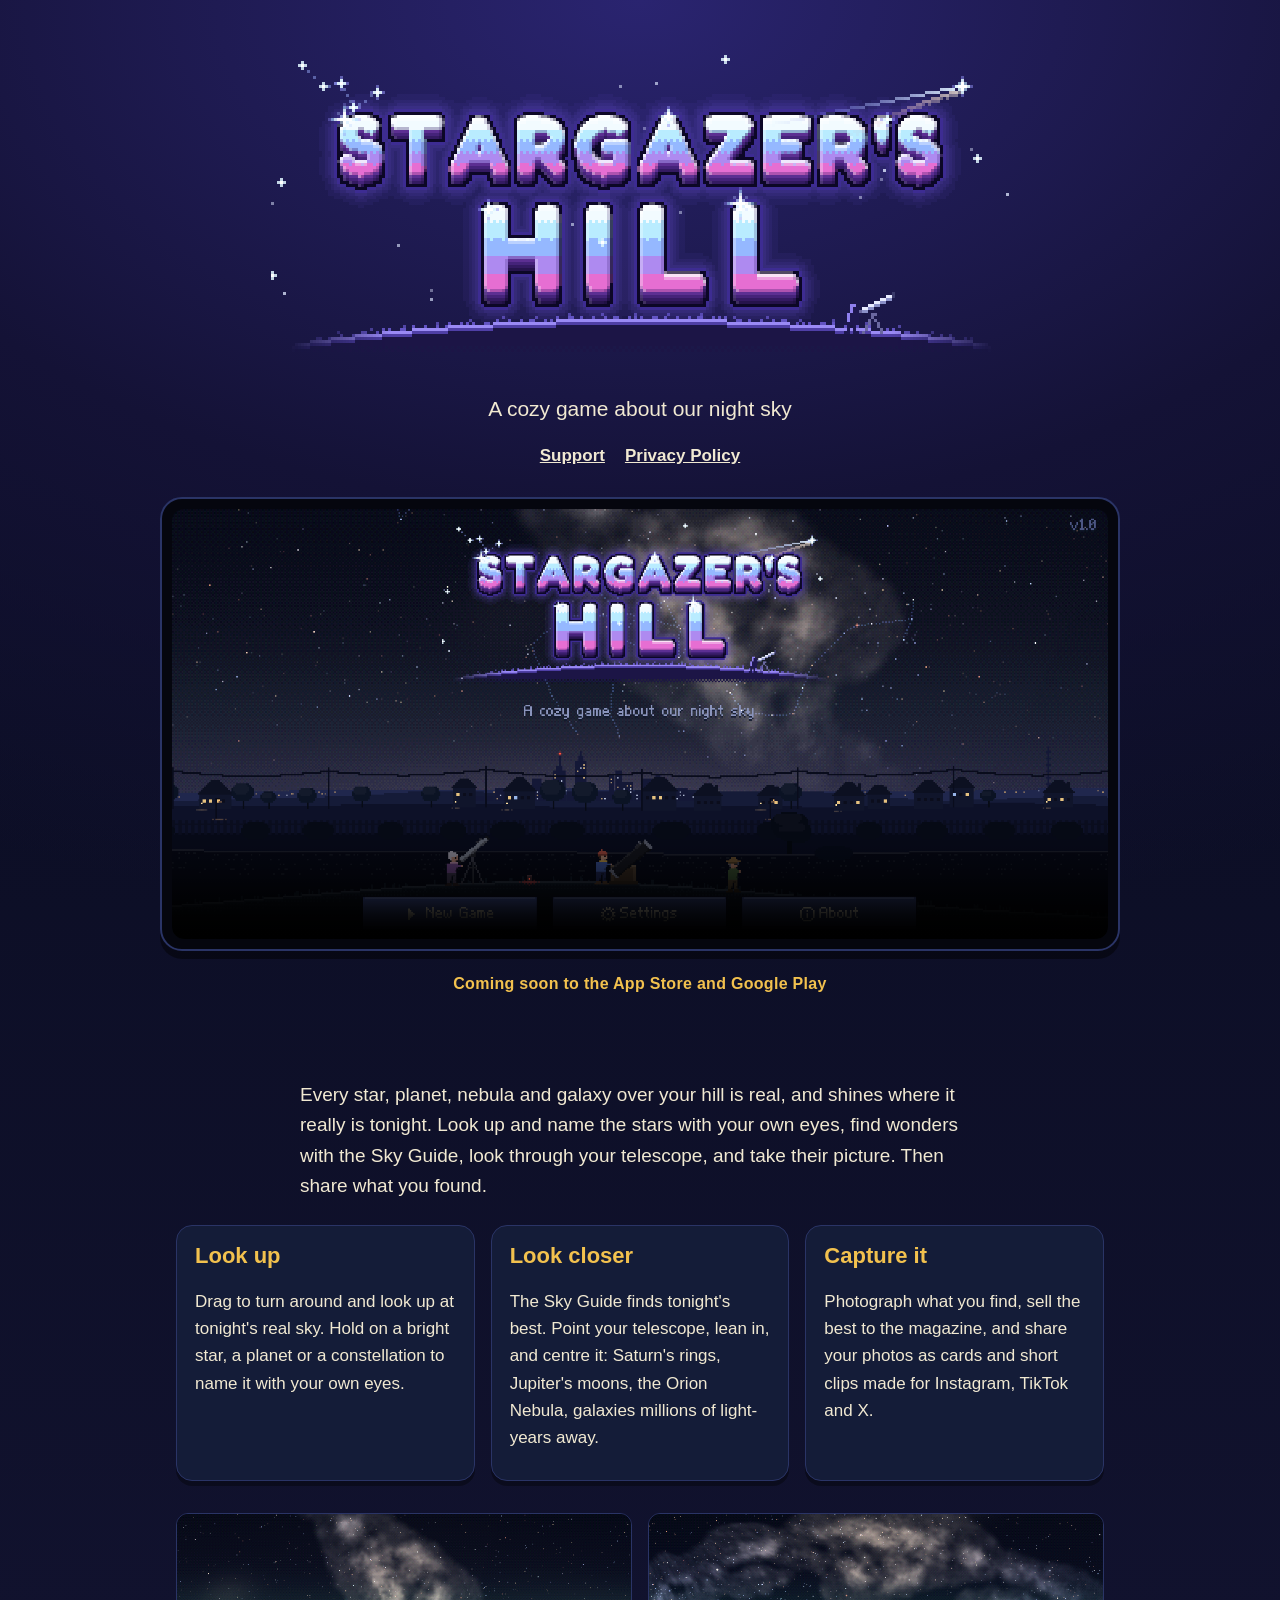
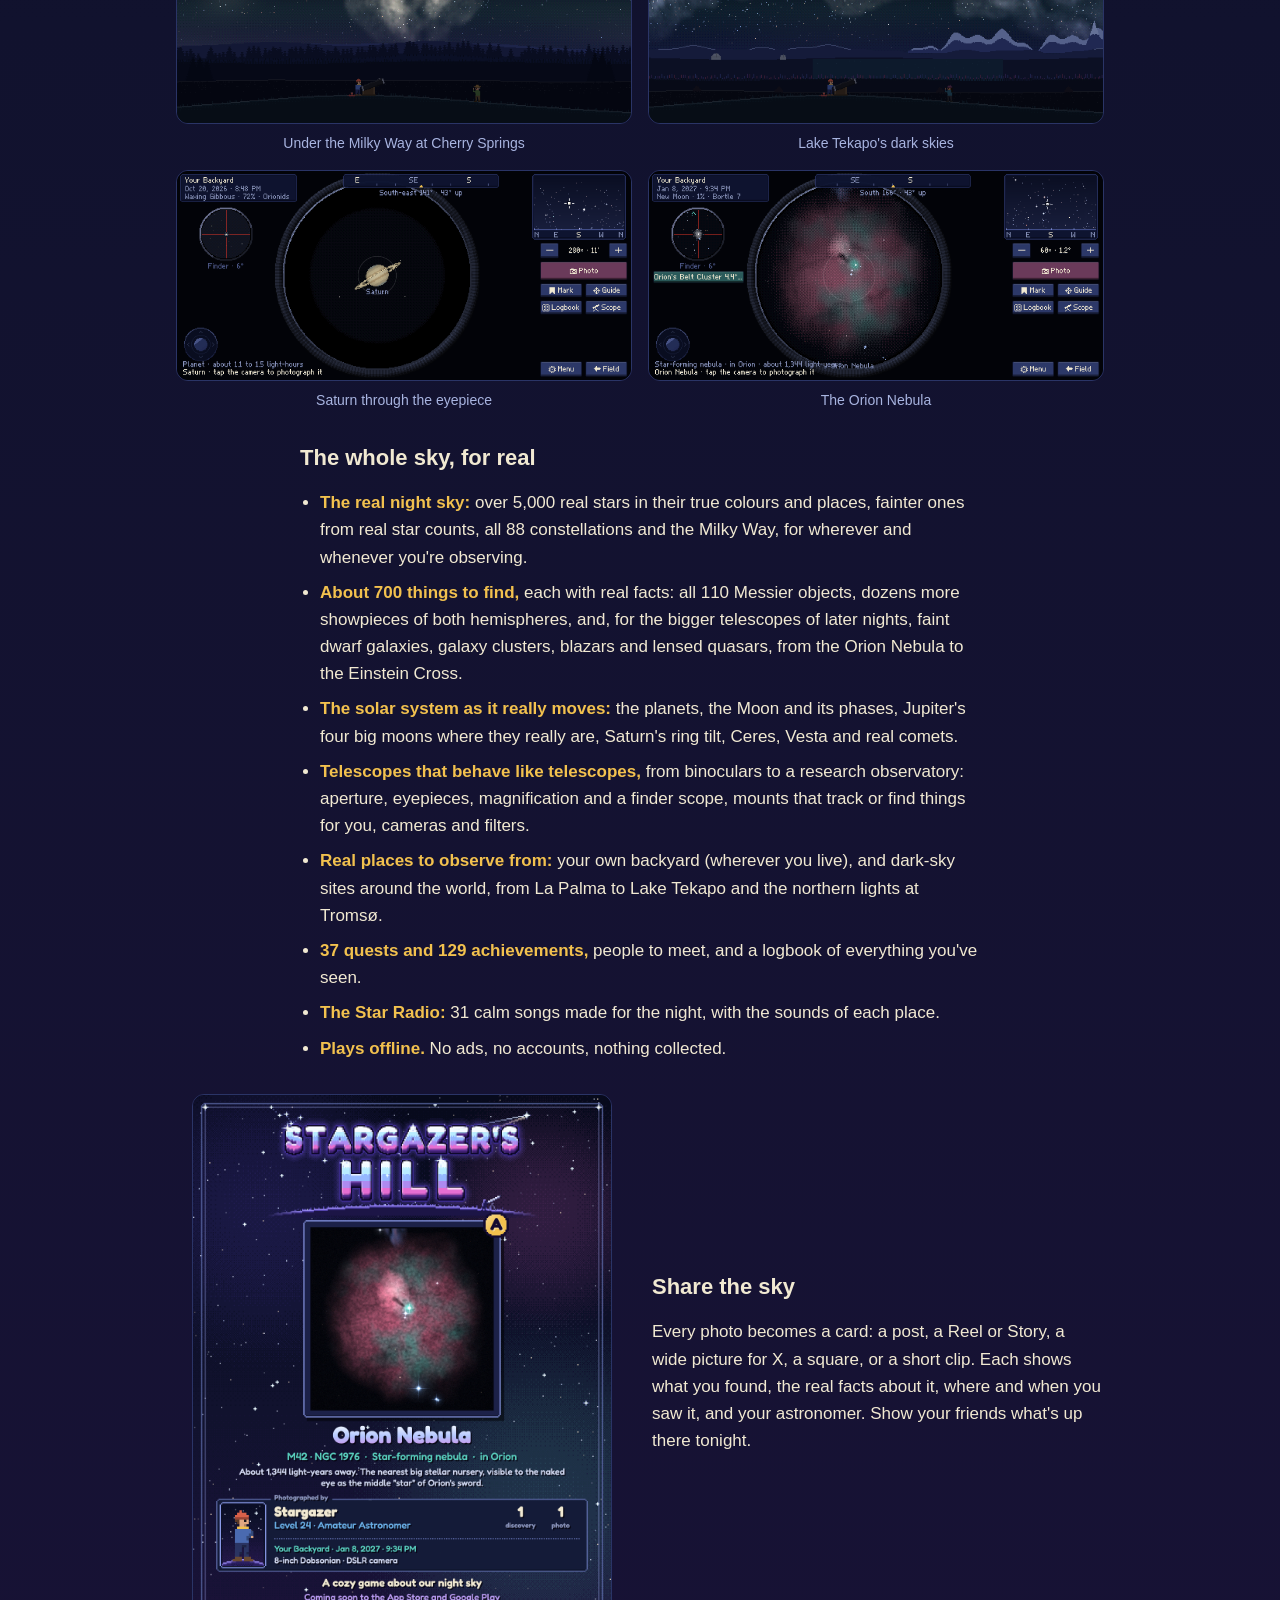
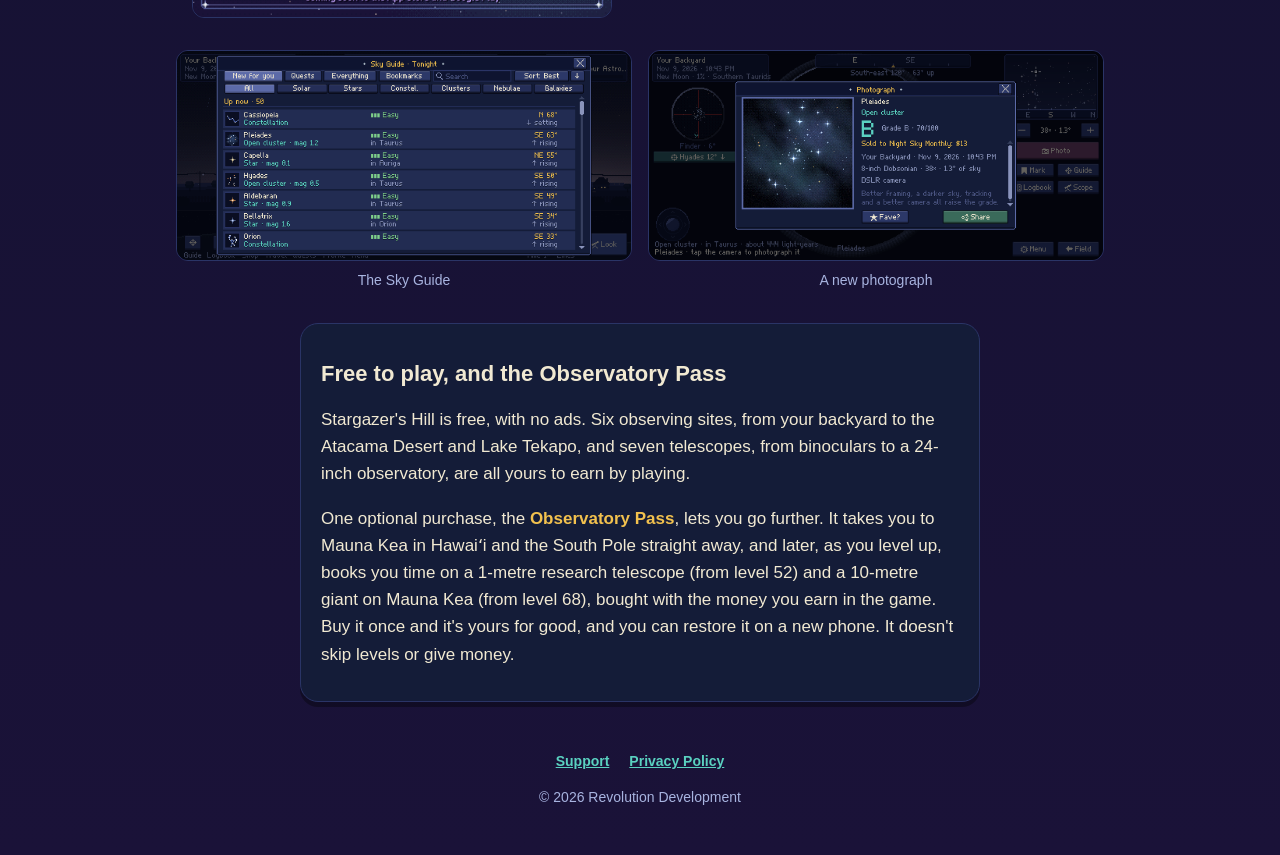
==== index.html @ 9adeedc7 "Stargazer's Hill site: landing page, privacy policy and support" ====
<!doctype html>
<html lang="en">
<head>
  <meta charset="utf-8">
  <meta name="viewport" content="width=device-width, initial-scale=1">
  <title>Stargazer's Hill</title>
  <meta name="description" content="A cozy pixel-art game about our night sky: every star, planet, nebula and galaxy is real. For iPhone, iPad and Android.">
  <meta property="og:title" content="Stargazer's Hill">
  <meta property="og:description" content="A cozy game about our night sky. Look up, find the real stars, planets, nebulae and galaxies, photograph them and share them. For iPhone, iPad and Android.">
  <meta property="og:image" content="https://webdevbrian.github.io/stargazershill-site/og.png">
  <meta property="og:type" content="website">
  <meta name="twitter:card" content="summary_large_image">
  <meta name="theme-color" content="#080b1e">
  <link rel="icon" href="icon.png">
  <link rel="apple-touch-icon" href="icon.png">
  <link rel="stylesheet" href="style.css">
</head>
<body>
  <header class="hero">
    <h1><img class="logo pixel" src="logo.png" alt="Stargazer's Hill" width="984" height="448"></h1>
    <p class="tagline">A cozy game about our night sky</p>
    <nav><a href="support.html">Support</a><a href="privacy.html">Privacy Policy</a></nav>
    <figure class="screen">
      <video controls playsinline preload="metadata" poster="shots/title.png" width="1920" height="1080">
        <source src="trailer.mp4" type="video/mp4">
        <img src="shots/title.png" alt="The title screen: three stargazers with their telescopes on a hill above the town, under the summer Milky Way." width="1748" height="804">
      </video>
    </figure>
    <p class="soon">Coming soon to the App Store and Google Play</p>
  </header>

  <main>
    <section class="intro">
      <p>Every star, planet, nebula and galaxy over your hill is real, and shines where it really is tonight. Look up and name the stars with your own eyes, find wonders with the Sky Guide, look through your telescope, and take their picture. Then share what you found.</p>
    </section>

    <section class="how">
      <div><h2>Look up</h2><p>Drag to turn around and look up at tonight's real sky. Hold on a bright star, a planet or a constellation to name it with your own eyes.</p></div>
      <div><h2>Look closer</h2><p>The Sky Guide finds tonight's best. Point your telescope, lean in, and centre it: Saturn's rings, Jupiter's moons, the Orion Nebula, galaxies millions of light-years away.</p></div>
      <div><h2>Capture it</h2><p>Photograph what you find, sell the best to the magazine, and share your photos as cards and short clips made for Instagram, TikTok and X.</p></div>
    </section>

    <section class="gallery">
      <figure><img src="shots/night.png" alt="The Milky Way's bright core rising over the forest at Cherry Springs, with a stargazer at a telescope on the hill." width="1748" height="804" loading="lazy"><figcaption>Under the Milky Way at Cherry Springs</figcaption></figure>
      <figure><img src="shots/dark-site.png" alt="The Milky Way's bright core rising over Lake Tekapo, a dark-sky reserve in New Zealand." width="1748" height="804" loading="lazy"><figcaption>Lake Tekapo's dark skies</figcaption></figure>
      <figure><img src="shots/saturn.png" alt="Saturn and its rings in the eyepiece of a telescope." width="1748" height="804" loading="lazy"><figcaption>Saturn through the eyepiece</figcaption></figure>
      <figure><img src="shots/nebula.png" alt="The Orion Nebula's glowing clouds in the eyepiece of a telescope." width="1748" height="804" loading="lazy"><figcaption>The Orion Nebula</figcaption></figure>
    </section>

    <section class="features">
      <h2>The whole sky, for real</h2>
      <ul>
        <li><strong>The real night sky:</strong> over 5,000 real stars in their true colours and places, fainter ones from real star counts, all 88 constellations and the Milky Way, for wherever and whenever you're observing.</li>
        <li><strong>About 700 things to find,</strong> each with real facts: all 110 Messier objects, dozens more showpieces of both hemispheres, and, for the bigger telescopes of later nights, faint dwarf galaxies, galaxy clusters, blazars and lensed quasars, from the Orion Nebula to the Einstein Cross.</li>
        <li><strong>The solar system as it really moves:</strong> the planets, the Moon and its phases, Jupiter's four big moons where they really are, Saturn's ring tilt, Ceres, Vesta and real comets.</li>
        <li><strong>Telescopes that behave like telescopes,</strong> from binoculars to a research observatory: aperture, eyepieces, magnification and a finder scope, mounts that track or find things for you, cameras and filters.</li>
        <li><strong>Real places to observe from:</strong> your own backyard (wherever you live), and dark-sky sites around the world, from La Palma to Lake Tekapo and the northern lights at Tromsø.</li>
        <li><strong>37 quests and 129 achievements,</strong> people to meet, and a logbook of everything you've seen.</li>
        <li><strong>The Star Radio:</strong> 31 calm songs made for the night, with the sounds of each place.</li>
        <li><strong>Plays offline.</strong> No ads, no accounts, nothing collected.</li>
      </ul>
    </section>

    <section class="share">
      <img src="shots/share-card.png" alt="A share card: a photograph of the Orion Nebula with its name, facts, where and when it was taken, and the astronomer who took it." width="1080" height="1350" loading="lazy">
      <div>
        <h2>Share the sky</h2>
        <p>Every photo becomes a card: a post, a Reel or Story, a wide picture for X, a square, or a short clip. Each shows what you found, the real facts about it, where and when you saw it, and your astronomer. Show your friends what's up there tonight.</p>
      </div>
    </section>

    <section class="gallery two">
      <figure><img src="shots/guide.png" alt="The Sky Guide: tonight's best targets with where they are in the sky and how easy they are for your telescope." width="1748" height="804" loading="lazy"><figcaption>The Sky Guide</figcaption></figure>
      <figure><img src="shots/photo.png" alt="A new photograph of the Pleiades with its grade." width="1748" height="804" loading="lazy"><figcaption>A new photograph</figcaption></figure>
    </section>

    <section class="price card">
      <h2>Free to play, and the Observatory Pass</h2>
      <p>Stargazer's Hill is free, with no ads. Six observing sites, from your backyard to the Atacama Desert and Lake Tekapo, and seven telescopes, from binoculars to a 24-inch observatory, are all yours to earn by playing.</p>
      <p>One optional purchase, the <strong>Observatory Pass</strong>, lets you go further. It takes you to Mauna Kea in Hawaiʻi and the South Pole straight away, and later, as you level up, books you time on a 1-metre research telescope (from level 52) and a 10-metre giant on Mauna Kea (from level 68), bought with the money you earn in the game. Buy it once and it's yours for good, and you can restore it on a new phone. It doesn't skip levels or give money.</p>
    </section>
  </main>

  <footer>
    <nav><a href="support.html">Support</a><a href="privacy.html">Privacy Policy</a></nav>
    <p>© 2026 Revolution Development</p>
  </footer>
</body>
</html>
---- style.css ----
/* Stargazer's Hill's public pages: the logo's night palette, readable on a phone. */
:root {
  --ink: #f1e9d2; --ink-soft: #a8b4e0; --night: #080b1e; --night-2: #11122e; --panel: #141c38; --panel-edge: #2a3466;
  --gold: #f2c14e; --teal: #5ad1c0; --violet: #8f8ff2; --magenta: #e66ed2;
}
* { box-sizing: border-box; }
html { -webkit-text-size-adjust: 100%; background: var(--night); }
body { margin: 0; background: linear-gradient(180deg, var(--night), var(--night-2) 40%, #1a1238); color: var(--ink); font: 17px/1.6 -apple-system, BlinkMacSystemFont, "Segoe UI", Roboto, sans-serif; min-height: 100vh; }
img, video { max-width: 100%; height: auto; }
a { color: var(--teal); }
.pixel { image-rendering: pixelated; }

/* The header: the night sky, as in the game. */
header { background: radial-gradient(120% 90% at 50% 0%, #2a2470 0%, #141236 55%, transparent 100%); padding: 40px 16px 32px; text-align: center; }
header .icon { width: 96px; height: 96px; border-radius: 22px; box-shadow: 0 6px 0 rgba(0, 0, 0, .35); }
header h1 { margin: 12px 0 0; font-size: 38px; line-height: 1.2; letter-spacing: .5px; text-shadow: 0 3px 0 #05030e; }
header p { margin: 4px 0 0; color: var(--ink-soft); }
nav { display: flex; gap: 20px; justify-content: center; flex-wrap: wrap; margin-top: 16px; }
header nav a { color: var(--ink); font-weight: 600; }

/* The landing page's header: the logo, the game on a screen, and when it's out. */
.hero { padding-bottom: 40px; }
.hero .logo { display: block; margin: 0 auto; width: min(100%, 738px); }
.tagline { font-size: 21px; color: var(--ink) !important; }
.screen { margin: 28px auto 0; max-width: 960px; padding: 10px; background: #05060e; border: 2px solid var(--panel-edge); border-radius: 22px; box-shadow: 0 8px 0 rgba(0, 0, 0, .45); }
.screen img, .screen video { display: block; width: 100%; border-radius: 12px; }
.soon { margin-top: 20px; font-weight: 600; font-size: 16px; letter-spacing: .3px; color: var(--gold) !important; }

main { max-width: 680px; margin: 0 auto; padding: 24px 16px 48px; }
h2 { font-size: 22px; line-height: 1.3; margin: 32px 0 8px; color: var(--ink); }
.card { background: var(--panel); border: 1px solid var(--panel-edge); border-radius: 18px; padding: 4px 20px 16px; box-shadow: 0 5px 0 rgba(0, 0, 0, .35); margin: 16px 0; }

/* The landing page: wider than the text pages, for the pictures. */
.hero ~ main { max-width: 960px; }
.intro { max-width: 680px; margin: 8px auto 0; font-size: 19px; }
.how { display: grid; grid-template-columns: repeat(3, 1fr); gap: 16px; margin: 24px 0 8px; }
.how div { background: var(--panel); border: 1px solid var(--panel-edge); border-radius: 16px; padding: 4px 18px 12px; box-shadow: 0 5px 0 rgba(0, 0, 0, .35); }
.how h2 { margin-top: 12px; color: var(--gold); }
.gallery { display: grid; grid-template-columns: 1fr 1fr; gap: 16px; margin: 32px 0; }
.gallery figure { margin: 0; }
.gallery img { display: block; width: 100%; border-radius: 12px; border: 1px solid var(--panel-edge); background: #05060e; }
.gallery figcaption { font-size: 14px; color: var(--ink-soft); margin-top: 8px; text-align: center; }
.share { display: grid; grid-template-columns: 1fr 1fr; gap: 24px; align-items: center; margin: 32px 0; }
.share img { display: block; width: 100%; max-width: 420px; margin: 0 auto; border-radius: 12px; border: 1px solid var(--panel-edge); }
.features { max-width: 680px; margin: 0 auto; }
.features ul { padding-left: 20px; }
.features li { margin: 8px 0; }
.features strong, .price strong { color: var(--gold); }
.price { max-width: 680px; margin: 32px auto 0; }

footer { text-align: center; color: var(--ink-soft); font-size: 14px; padding: 0 16px 32px; }
footer nav { margin: 0 0 8px; }
footer nav a { font-weight: 600; }

@media (max-width: 640px) {
  header h1 { font-size: 32px; }
  .how, .gallery, .share { grid-template-columns: 1fr; }
  .screen { padding: 6px; border-radius: 16px; }
  .screen img, .screen video { border-radius: 10px; }
}
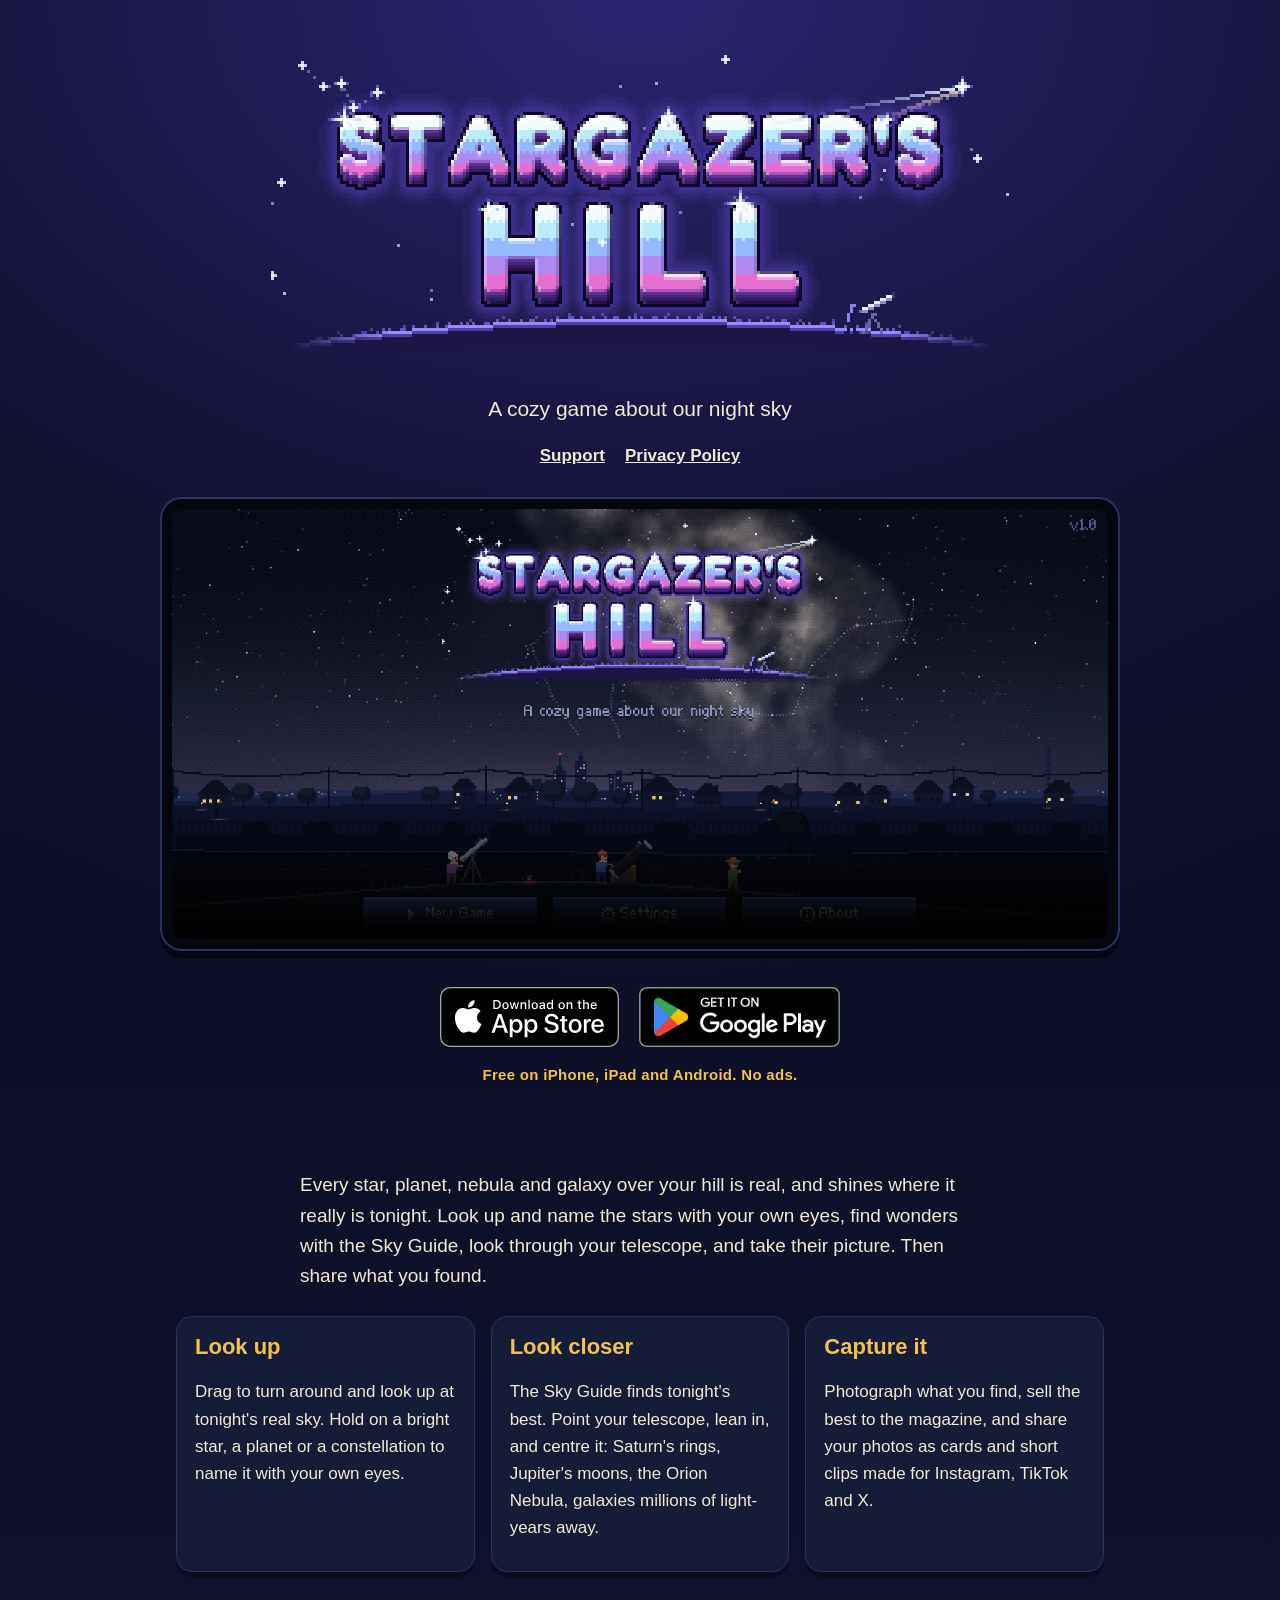
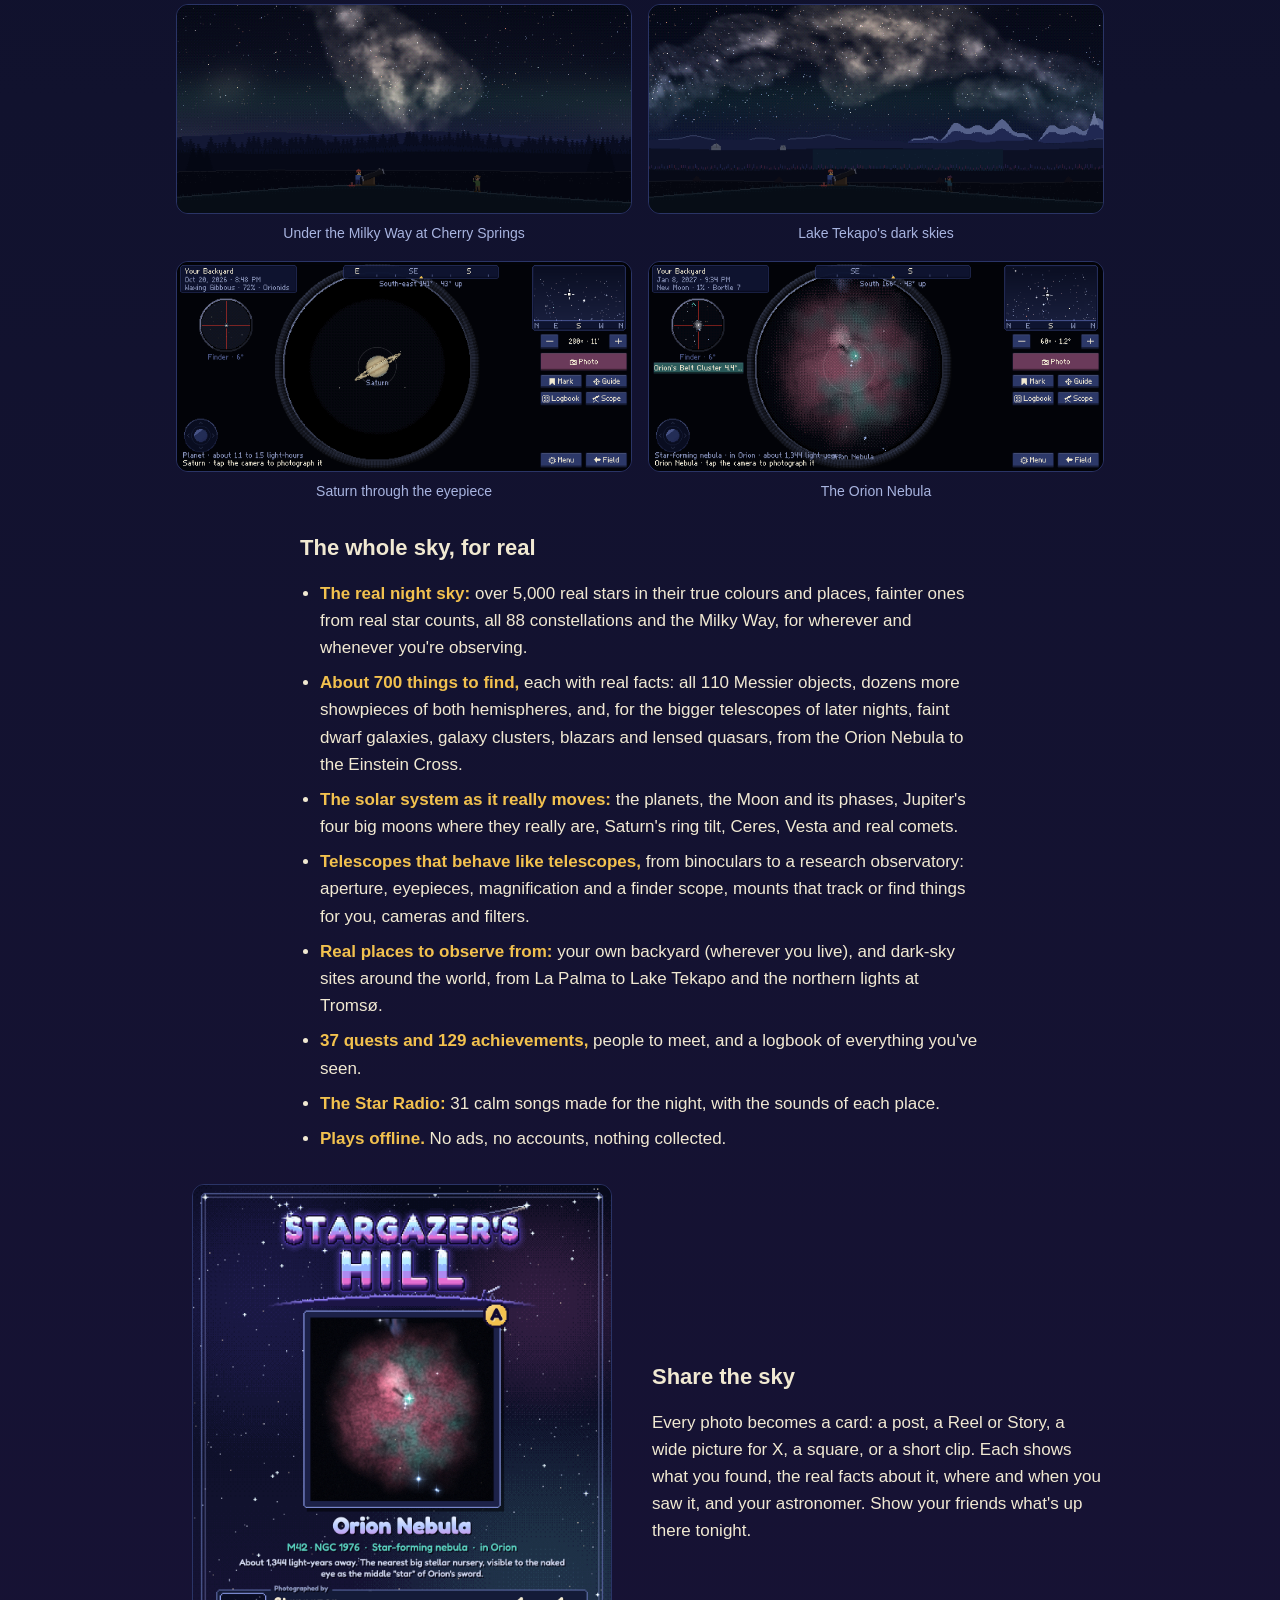
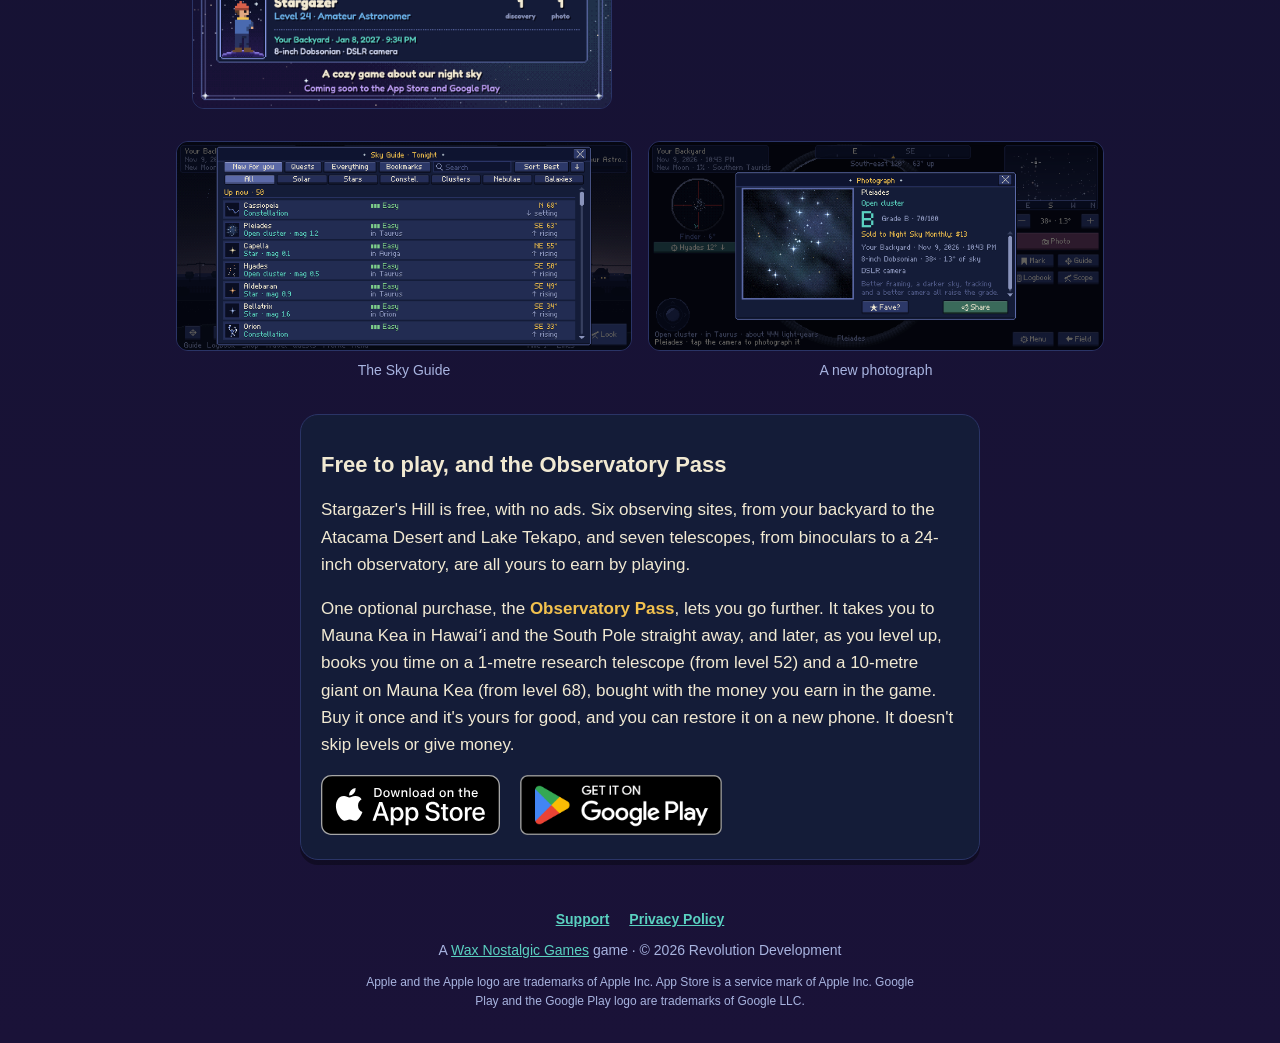
==== commit b61335fe: "Stargazer's Hill is out: the App Store and Google Play badges, the studio in the footer" ====
--- a/index.html
+++ b/index.html
@@ -4,16 +4,17 @@
   <meta charset="utf-8">
   <meta name="viewport" content="width=device-width, initial-scale=1">
   <title>Stargazer's Hill</title>
-  <meta name="description" content="A cozy pixel-art game about our night sky: every star, planet, nebula and galaxy is real. For iPhone, iPad and Android.">
+  <meta name="description" content="A cozy pixel-art game about our night sky: every star, planet, nebula and galaxy is real. Free on the App Store and Google Play.">
   <meta property="og:title" content="Stargazer's Hill">
-  <meta property="og:description" content="A cozy game about our night sky. Look up, find the real stars, planets, nebulae and galaxies, photograph them and share them. For iPhone, iPad and Android.">
-  <meta property="og:image" content="https://webdevbrian.github.io/stargazershill-site/og.png">
+  <meta property="og:description" content="A cozy game about our night sky. Look up, find the real stars, planets, nebulae and galaxies, photograph them and share them. Free on iPhone, iPad and Android.">
+  <meta property="og:image" content="https://stargazershill.waxnostalgicgames.com/og.png">
+  <meta property="og:url" content="https://stargazershill.waxnostalgicgames.com/">
   <meta property="og:type" content="website">
   <meta name="twitter:card" content="summary_large_image">
   <meta name="theme-color" content="#080b1e">
   <link rel="icon" href="icon.png">
   <link rel="apple-touch-icon" href="icon.png">
-  <link rel="stylesheet" href="style.css">
+  <link rel="stylesheet" href="style.css?v=2">
 </head>
 <body>
   <header class="hero">
@@ -26,7 +27,11 @@
         <img src="shots/title.png" alt="The title screen: three stargazers with their telescopes on a hill above the town, under the summer Milky Way." width="1748" height="804">
       </video>
     </figure>
-    <p class="soon">Coming soon to the App Store and Google Play</p>
+    <p class="get">
+      <a href="https://apps.apple.com/app/id6827958778?pt=528711&amp;ct=sh-site&amp;mt=8" aria-label="Download Stargazer's Hill on the App Store"><img src="app-store-badge.svg" alt="Download on the App Store" width="180" height="60"></a>
+      <a href="https://play.google.com/store/apps/details?id=com.webdevbrian.stargazershill&amp;referrer=utm_source%3Dsite%26utm_medium%3Dweb%26utm_campaign%3Dsh-site" aria-label="Get Stargazer's Hill on Google Play"><img src="google-play-badge.png" alt="Get it on Google Play" width="201" height="60"></a>
+    </p>
+    <p class="soon">Free on iPhone, iPad and Android. No ads.</p>
   </header>
 
   <main>
@@ -78,12 +83,17 @@
       <h2>Free to play, and the Observatory Pass</h2>
       <p>Stargazer's Hill is free, with no ads. Six observing sites, from your backyard to the Atacama Desert and Lake Tekapo, and seven telescopes, from binoculars to a 24-inch observatory, are all yours to earn by playing.</p>
       <p>One optional purchase, the <strong>Observatory Pass</strong>, lets you go further. It takes you to Mauna Kea in Hawaiʻi and the South Pole straight away, and later, as you level up, books you time on a 1-metre research telescope (from level 52) and a 10-metre giant on Mauna Kea (from level 68), bought with the money you earn in the game. Buy it once and it's yours for good, and you can restore it on a new phone. It doesn't skip levels or give money.</p>
+      <p class="get">
+        <a href="https://apps.apple.com/app/id6827958778?pt=528711&amp;ct=sh-site&amp;mt=8" aria-label="Download Stargazer's Hill on the App Store"><img src="app-store-badge.svg" alt="Download on the App Store" width="180" height="60"></a>
+        <a href="https://play.google.com/store/apps/details?id=com.webdevbrian.stargazershill&amp;referrer=utm_source%3Dsite%26utm_medium%3Dweb%26utm_campaign%3Dsh-site" aria-label="Get Stargazer's Hill on Google Play"><img src="google-play-badge.png" alt="Get it on Google Play" width="201" height="60"></a>
+      </p>
     </section>
   </main>
 
   <footer>
     <nav><a href="support.html">Support</a><a href="privacy.html">Privacy Policy</a></nav>
-    <p>© 2026 Revolution Development</p>
+    <p>A <a href="https://waxnostalgicgames.com/">Wax Nostalgic Games</a> game · © 2026 Revolution Development</p>
+    <p class="legal">Apple and the Apple logo are trademarks of Apple Inc. App Store is a service mark of Apple Inc. Google Play and the Google Play logo are trademarks of Google LLC.</p>
   </footer>
 </body>
 </html>
--- a/style.css
+++ b/style.css
@@ -25,6 +25,12 @@
 .screen { margin: 28px auto 0; max-width: 960px; padding: 10px; background: #05060e; border: 2px solid var(--panel-edge); border-radius: 22px; box-shadow: 0 8px 0 rgba(0, 0, 0, .45); }
 .screen img, .screen video { display: block; width: 100%; border-radius: 12px; }
 .soon { margin-top: 20px; font-weight: 600; font-size: 16px; letter-spacing: .3px; color: var(--gold) !important; }
+/* The store badges: Apple's and Google's own artwork, as on the studio's other sites. */
+.get { display: flex; flex-wrap: wrap; gap: 14px 20px; justify-content: center; align-items: center; margin: 36px 0 0; }
+.get a { display: block; line-height: 0; }
+.get img { display: block; height: 60px; width: auto; }
+.get + .soon { margin-top: 16px; font-size: 15px; }
+.price .get { justify-content: flex-start; margin: 16px 0 8px; }
 
 main { max-width: 680px; margin: 0 auto; padding: 24px 16px 48px; }
 h2 { font-size: 22px; line-height: 1.3; margin: 32px 0 8px; color: var(--ink); }
@@ -51,10 +57,14 @@
 footer { text-align: center; color: var(--ink-soft); font-size: 14px; padding: 0 16px 32px; }
 footer nav { margin: 0 0 8px; }
 footer nav a { font-weight: 600; }
+footer p { margin: 4px 0; }
+footer .legal { font-size: 12px; max-width: 560px; margin: 12px auto 0; }
 
 @media (max-width: 640px) {
   header h1 { font-size: 32px; }
   .how, .gallery, .share { grid-template-columns: 1fr; }
+  .get { gap: 12px; margin-top: 28px; }
+  .get img { height: 50px; }
   .screen { padding: 6px; border-radius: 16px; }
   .screen img, .screen video { border-radius: 10px; }
 }
